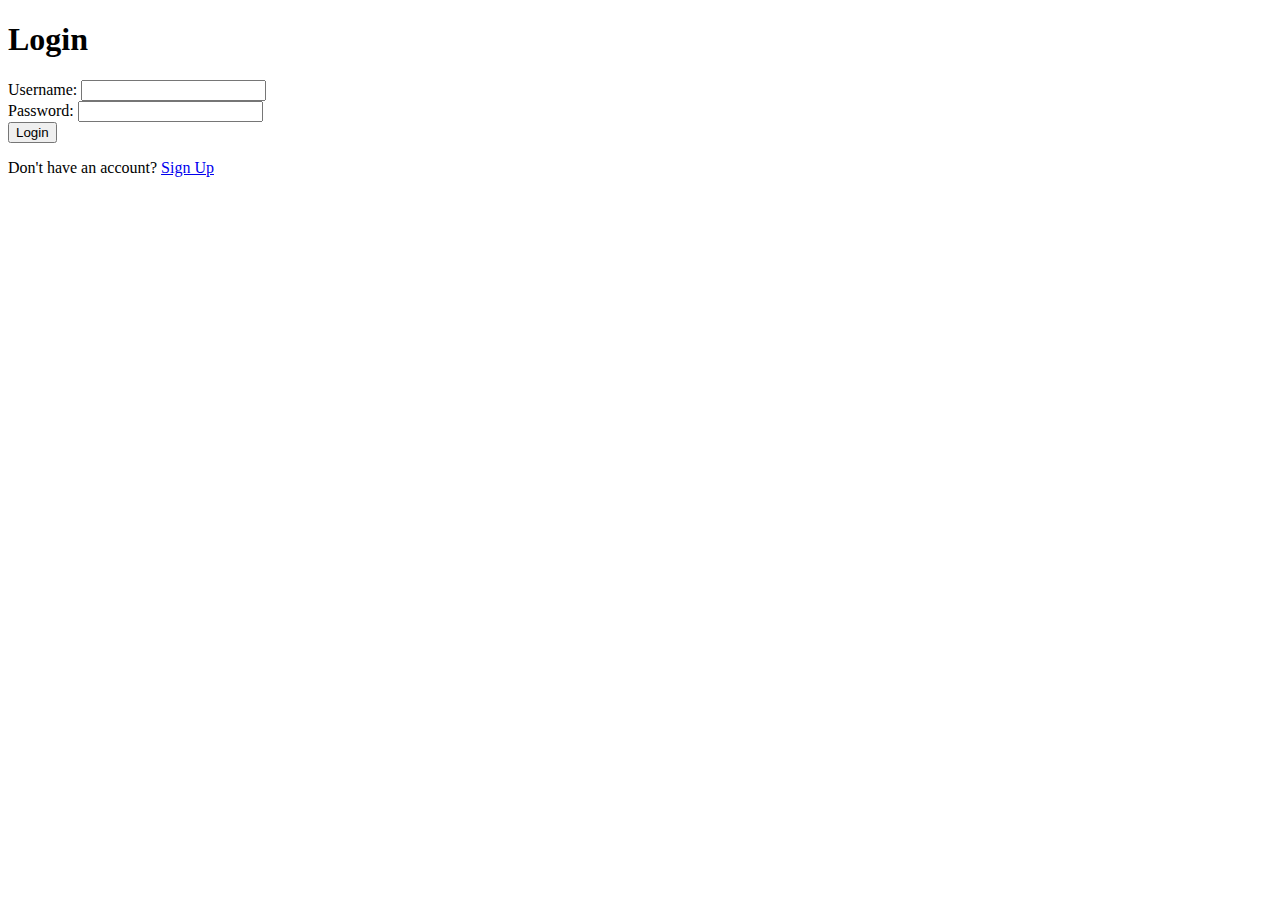
==== login.html @ 46163755 "Signup and Login basic functionality" ====
<!DOCTYPE html>
<html lang="en">
    <head>
        <meta charset="UTF-8">
        <title>Login</title>
    </head>
    <body>
        <h1>Login</h1>
        <label>Username:</label>
        <input type="text" name="username" id="uName"></input><br>
        <label>Password:</label>
        <input type="password" name="password" id="uPassword"></input><br>
        <button onclick="handleLogin()">Login</button><br>
        <p>Don't have an account? 
            <a href="signup.html">Sign Up</a>
        </p> 

        <script>
            let uName = document.getElementById('uName');
            let uPassword = document.getElementById('uPassword');

            function handleLogin(){
                let nameStr = uName.value;
                let name = encodeURIComponent(uName.value);
                let password = encodeURIComponent(uPassword.value);
                let data;
                if(!nameStr.includes('@')){
                    data = 'username=' + name + '&password=' + password;
                }
                else{
                    data = 'email=' + name + '&password=' + password;
                }
                var xhttp = new XMLHttpRequest();
                xhttp.onreadystatechange = function(){
                    if(this.readyState == 4 && this.status == 200){
                        console.log(xhttp.responseText);
                    }
                };
                xhttp.open("POST", "http://fa19server.appspot.com/api/Users/login", true);
                xhttp.setRequestHeader('Content-type', 'application/x-www-form-urlencoded');
                xhttp.send(data);
                //location.replace('login.html');
            }

        </script>
    </body>
</html>
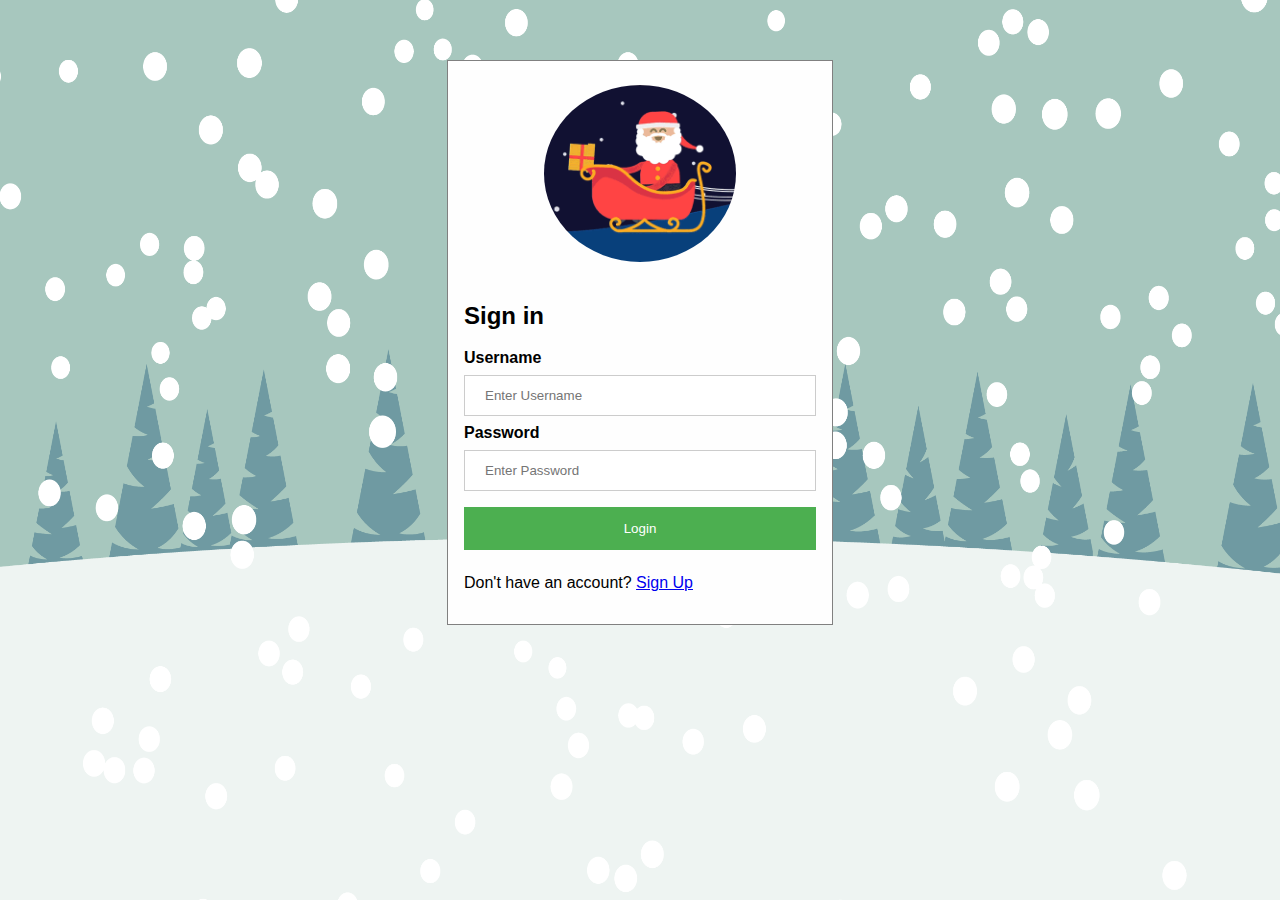
==== commit b2f728ee: "Launch Commit" ====
--- a/login.html
+++ b/login.html
@@ -1,47 +1,31 @@
-<!DOCTYPE html>
-<html lang="en">
-    <head>
-        <meta charset="UTF-8">
-        <title>Login</title>
-    </head>
-    <body>
-        <h1>Login</h1>
-        <label>Username:</label>
-        <input type="text" name="username" id="uName"></input><br>
-        <label>Password:</label>
-        <input type="password" name="password" id="uPassword"></input><br>
-        <button onclick="handleLogin()">Login</button><br>
-        <p>Don't have an account? 
-            <a href="signup.html">Sign Up</a>
-        </p> 
-
-        <script>
-            let uName = document.getElementById('uName');
-            let uPassword = document.getElementById('uPassword');
-
-            function handleLogin(){
-                let nameStr = uName.value;
-                let name = encodeURIComponent(uName.value);
-                let password = encodeURIComponent(uPassword.value);
-                let data;
-                if(!nameStr.includes('@')){
-                    data = 'username=' + name + '&password=' + password;
-                }
-                else{
-                    data = 'email=' + name + '&password=' + password;
-                }
-                var xhttp = new XMLHttpRequest();
-                xhttp.onreadystatechange = function(){
-                    if(this.readyState == 4 && this.status == 200){
-                        console.log(xhttp.responseText);
-                    }
-                };
-                xhttp.open("POST", "http://fa19server.appspot.com/api/Users/login", true);
-                xhttp.setRequestHeader('Content-type', 'application/x-www-form-urlencoded');
-                xhttp.send(data);
-                //location.replace('login.html');
-            }
-
-        </script>
-    </body>
-</html>+<!DOCTYPE html>
+<html lang="en">
+    <head>
+        <meta charset="UTF-8">
+        <title>Login</title>
+        <link href="./style/loginAndSignup.css" type="text/css" rel="stylesheet">
+
+    </head>
+    <body>
+
+      <div id="id01" class="modal">
+
+          <div class="modal-content animate">
+            <noscript>Enable JavaScript!</noscript>
+            <div class="imgcontainer">
+              <img src="./media/santa.gif" alt="Avatar" class="avatar">
+            </div>
+            <div class="container">
+              <h2><b>Sign in</b></h2>
+              <label for="uname"><b>Username</b></label>
+              <input id="uName" type="text" placeholder="Enter Username" name="uname" required>
+              <label for="psw"><b>Password</b></label>
+              <input id="uPassword" type="password" placeholder="Enter Password" name="psw" required>
+              <button onclick="handleLogin()">Login</button>
+            <p>Don't have an account? <a href="signup.html">Sign Up</a></p>
+          </div>
+        </div>
+      </div>
+      <script src="./scripts/login.js"></script>
+    </body>
+</html>
--- a/style/loginAndSignup.css
+++ b/style/loginAndSignup.css
@@ -0,0 +1,107 @@
+
+body {font-family: Arial, Helvetica, sans-serif;}
+
+/* Full-width input fields */
+input[type=text], input[type=password] {
+  width: 100%;
+  padding: 12px 20px;
+  margin: 8px 0;
+  display: inline-block;
+  border: 1px solid #ccc;
+  box-sizing: border-box;
+}
+
+/* Set a style for all buttons */
+button {
+  background-color: #4CAF50;
+  color: white;
+  padding: 14px 20px;
+  margin: 8px 0;
+  border: none;
+  cursor: pointer;
+  width: 100%;
+}
+
+button:hover {
+  opacity: 0.8;
+}
+
+/* Extra styles for the cancel button */
+.cancelbtn {
+  width: auto;
+  padding: 10px 18px;
+  background-color: #f44336;
+}
+
+/* Center the image and position the close button */
+.imgcontainer {
+  text-align: center;
+  margin: 24px 0 0 0;
+  position: relative;
+}
+
+img.avatar {
+  width: 50%;
+  border-radius: 50%;
+}
+
+.container {
+  padding: 16px;
+}
+
+span.psw {
+  float: right;
+  padding-top: 16px;
+}
+
+/* The Modal (background) */
+.modal {
+  display: block; /* Hidden by default */
+  position: fixed; /* Stay in place */
+  z-index: 1; /* Sit on top */
+  left: 0;
+  top: 0;
+  width: 100%; /* Full width */
+  height: 100%; /* Full height */
+  overflow: auto; /* Enable scroll if needed */
+  background-image: url('../media/loginBackground.png');
+  background-size:100% 100%;
+  padding-top: 60px;
+}
+
+/* Modal Content/Box */
+.modal-content {
+  background-color: #fefefe;
+  margin: auto; /* 5% from the top, 15% from the bottom and centered */
+  border: 1px solid grey;
+  width: 30%; /* Could be more or less, depending on screen size */
+}
+
+/* The Close Button (x) */
+.close {
+  position: absolute;
+  right: 25px;
+  top: 0;
+  color: #000;
+  font-size: 35px;
+  font-weight: bold;
+}
+
+.close:hover,
+.close:focus {
+  color: red;
+  cursor: pointer;
+}
+
+
+
+/* Change styles for span and cancel button on extra small screens */
+@media screen and (max-width: 300px) {
+  span.psw {
+     display: block;
+     float: none;
+  }
+  .cancelbtn {
+     width: 100%;
+  }
+}
